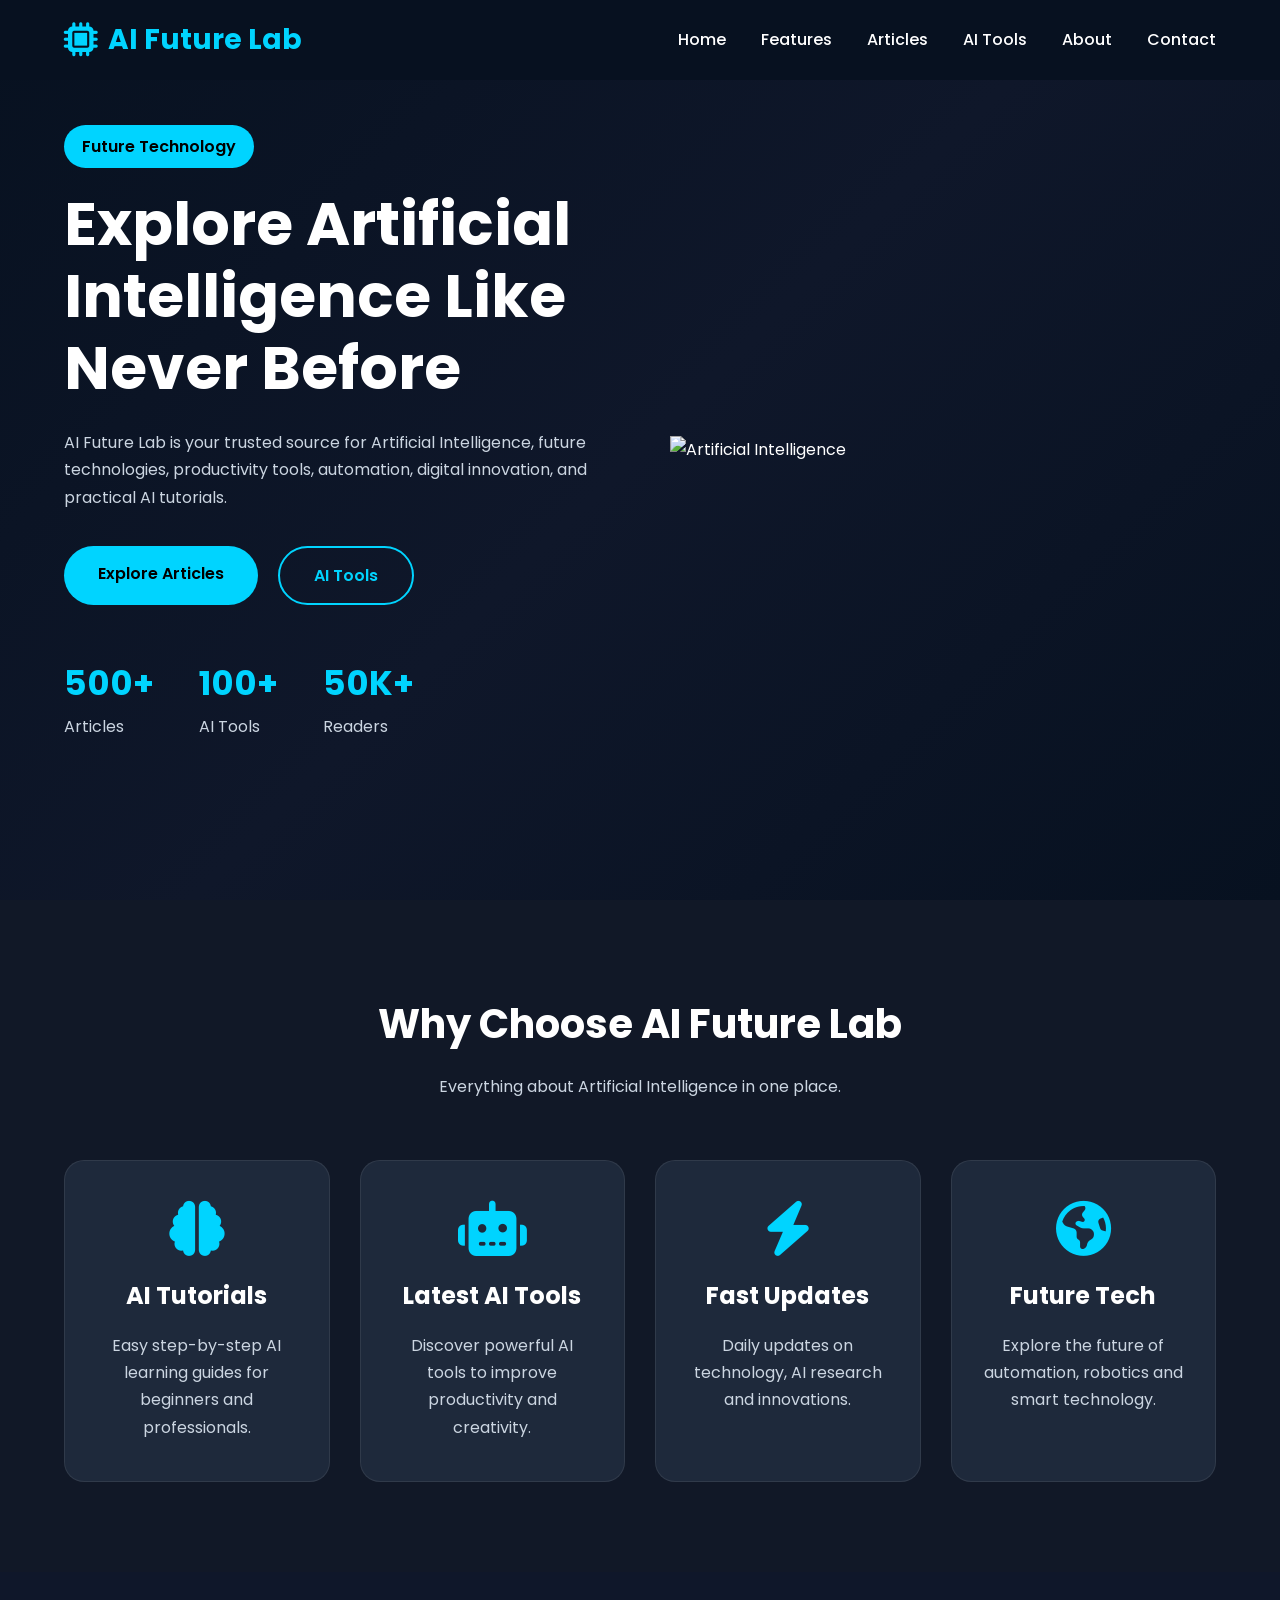
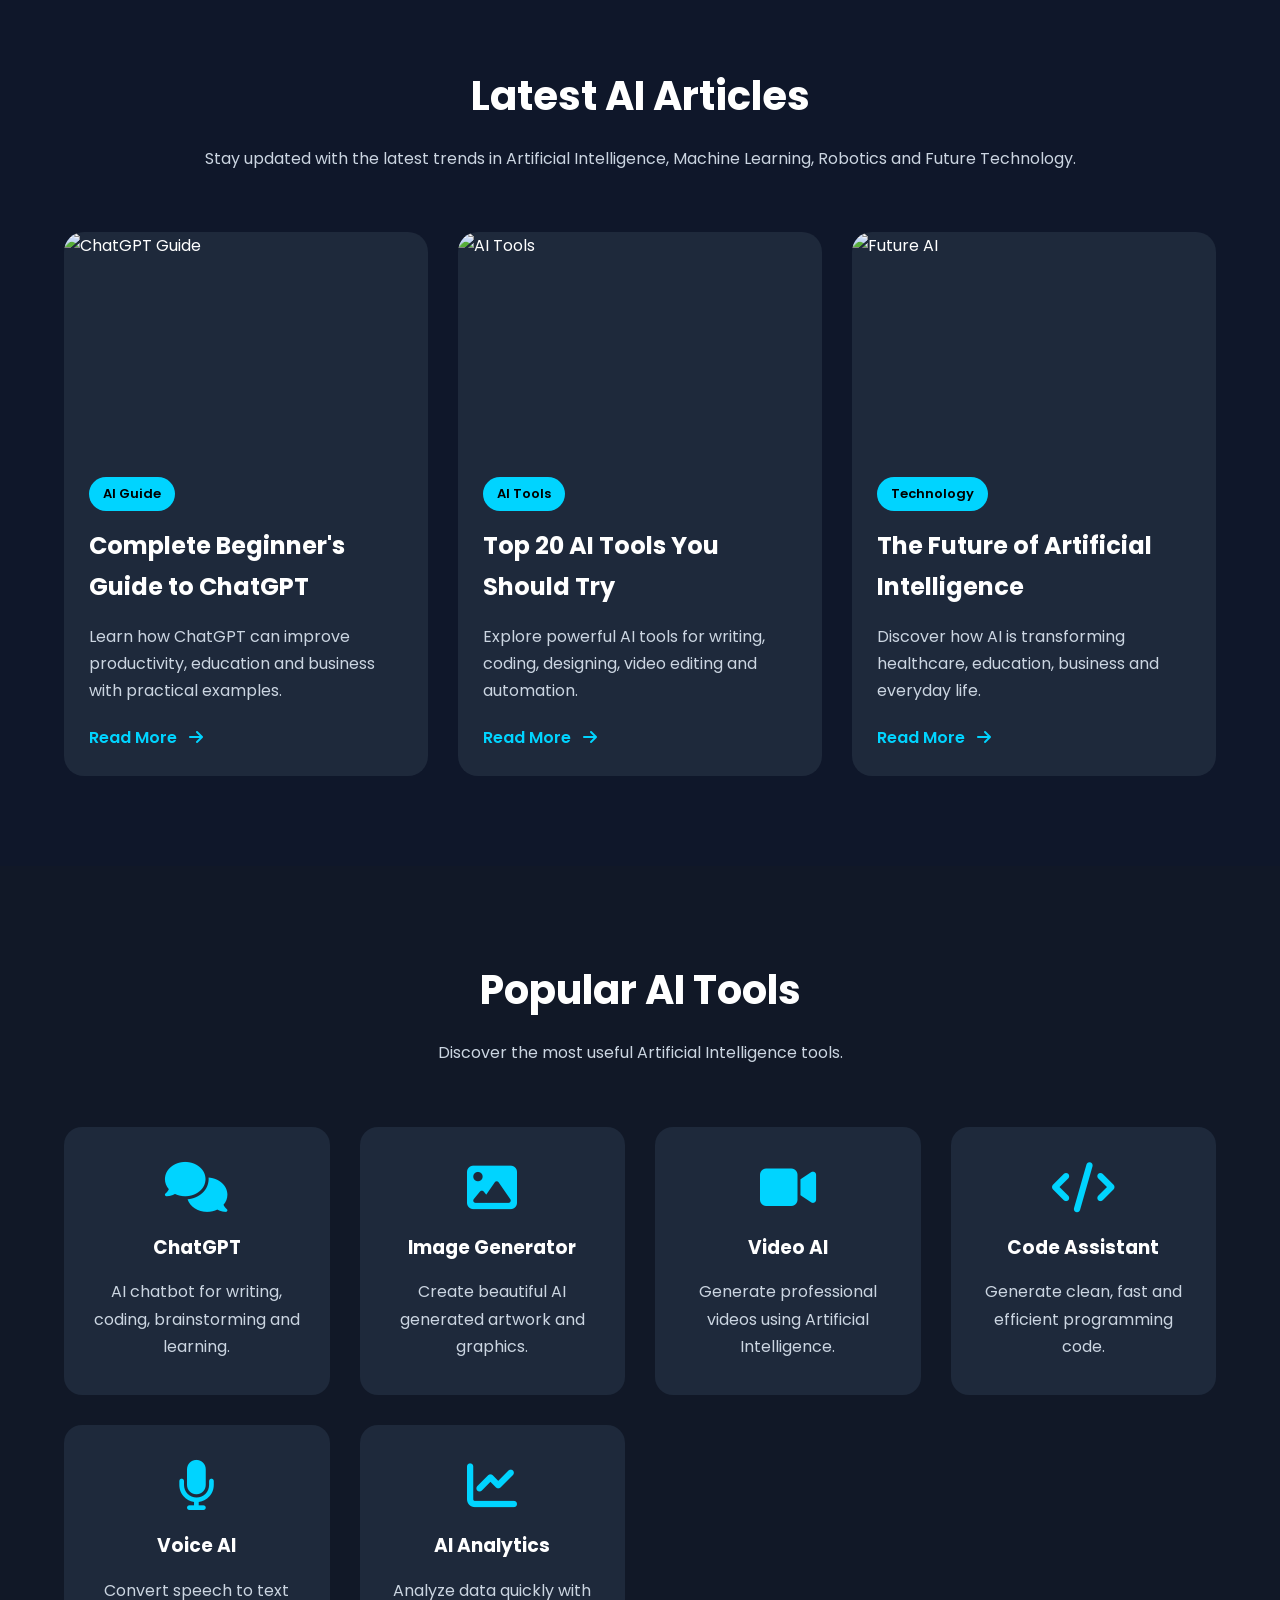
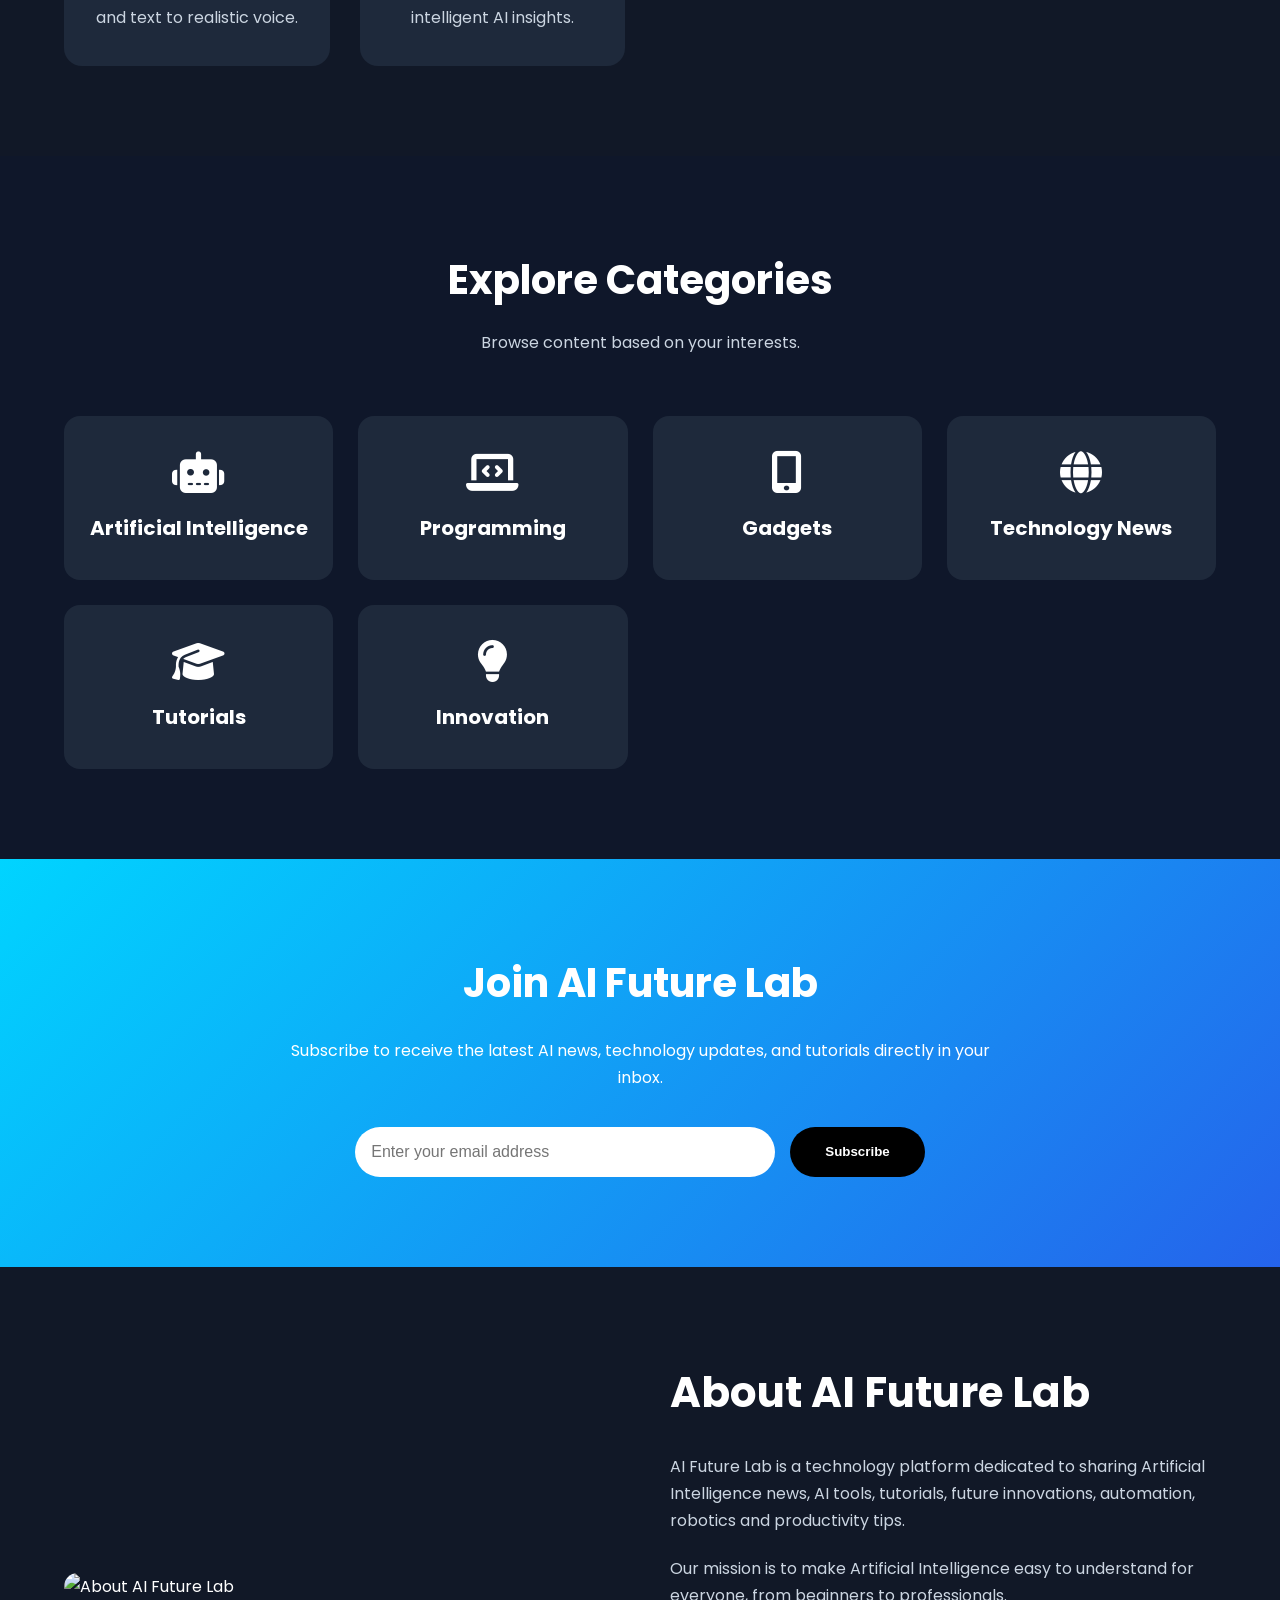
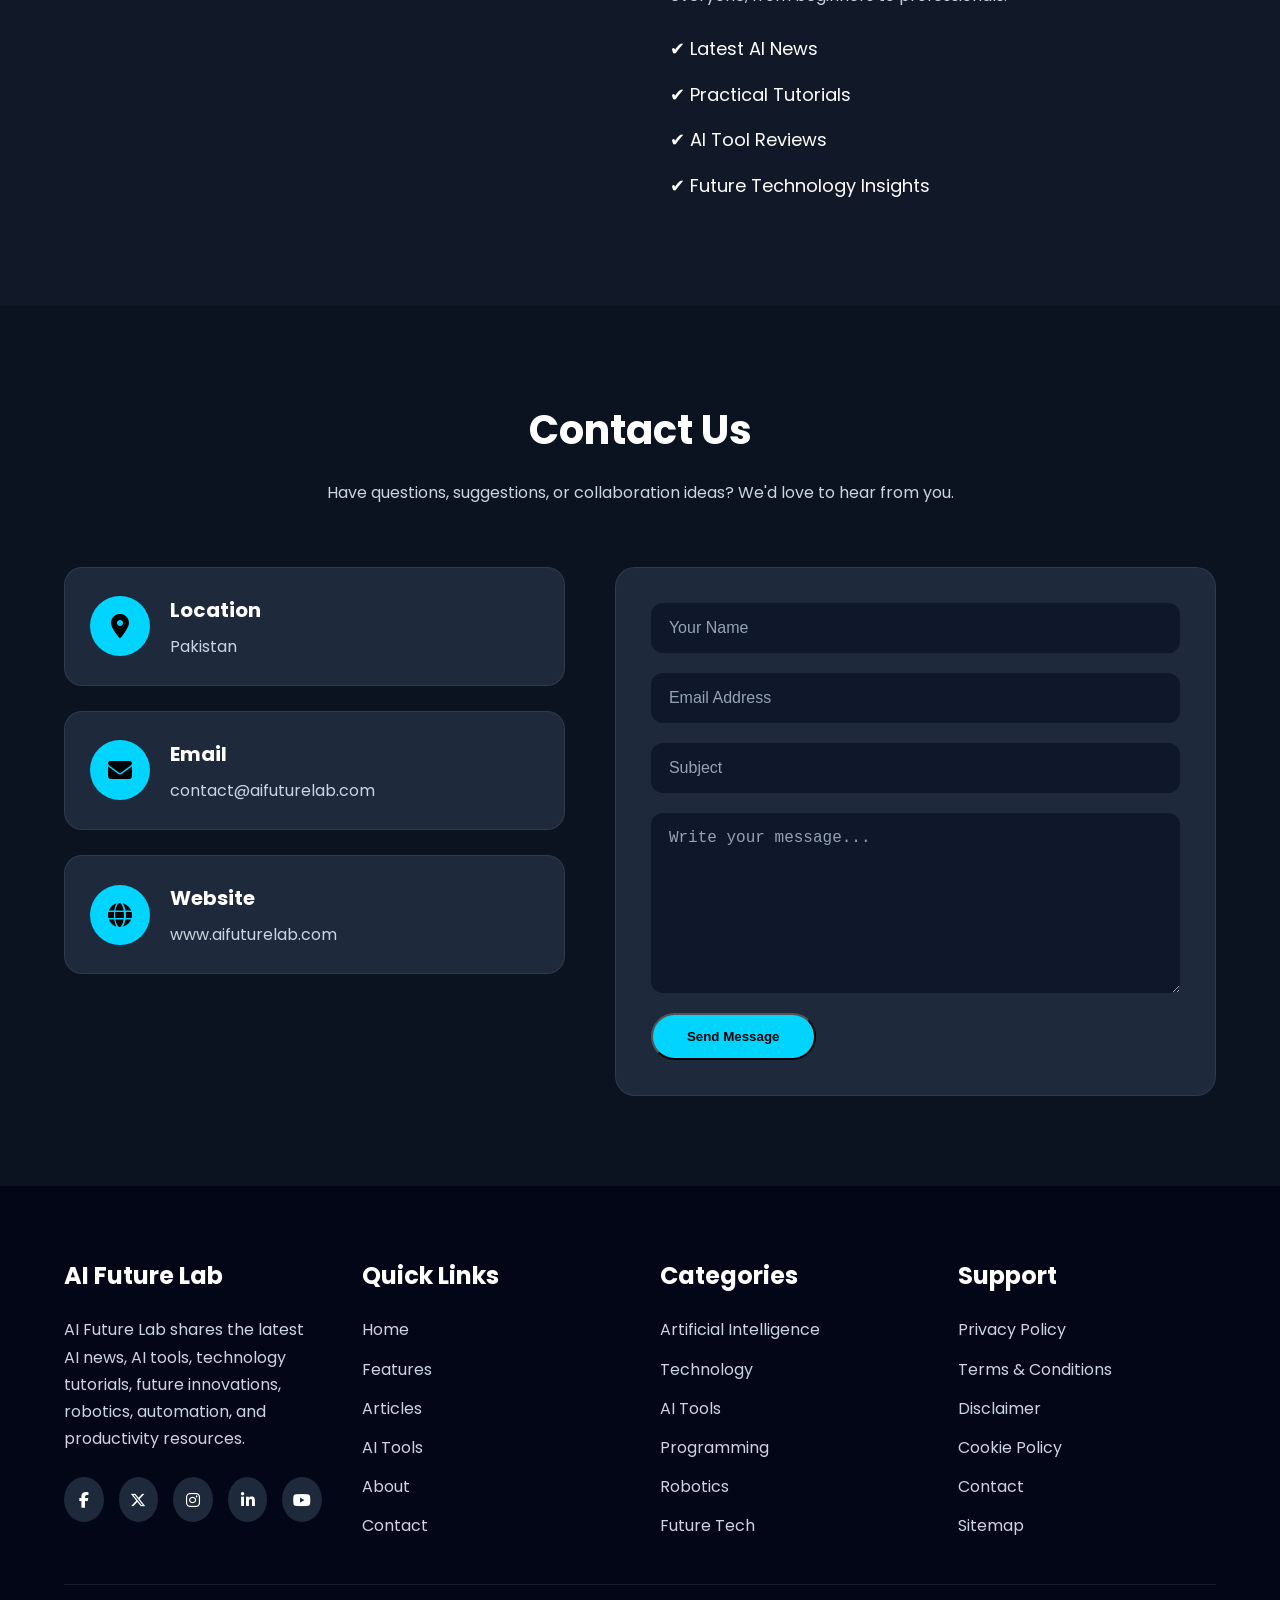
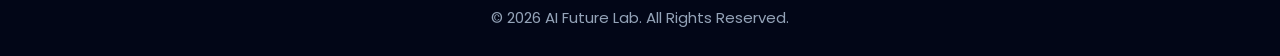
==== index.html @ 2373d36c "Add files via upload" ====
<!DOCTYPE html>
<html lang="en">
<head>
<!-- Favicon -->
<link rel="icon" type="image/png" href="images/favicon.png">

<!-- Mobile App Icon -->
<link rel="apple-touch-icon" href="images/icons/icon-192.png">

<!-- Open Graph -->
<meta property="og:title" content="AI Future Lab">
<meta property="og:description" content="Explore the future of artificial intelligence, technology, gadgets and digital innovation.">
<meta property="og:image" content="images/og-image.jpg">
<meta property="og:type" content="website">

<!-- Twitter Card -->
<meta name="twitter:card" content="summary_large_image">
<meta name="twitter:title" content="AI Future Lab">
<meta name="twitter:description" content="Explore the future of artificial intelligence and digital technology.">
<meta name="twitter:image" content="images/og-image.jpg">
    <meta charset="UTF-8">
    <meta name="viewport" content="width=device-width, initial-scale=1.0">

    <title>AI Future Lab | AI Tools, Technology & Future Innovations</title>

    <meta name="description"
        content="AI Future Lab brings the latest AI tools, technology news, tutorials, productivity tips, and future innovations.">

    <meta name="keywords"
        content="AI Future Lab, Artificial Intelligence, AI Tools, ChatGPT, Technology, Future Tech, Gadgets, Tutorials">

    <meta name="author" content="AI Future Lab">

    <meta property="og:title"
        content="AI Future Lab | Explore Artificial Intelligence">

    <meta property="og:description"
        content="Discover the latest AI tools, news, guides and future technologies.">

    <meta property="og:type" content="website">

    <meta property="og:image" content="images/cover.jpg">

    <meta property="og:url" content="https://yourwebsite.com">

    <link rel="icon" href="images/favicon.png">

    <link rel="stylesheet" href="style.css">

    <link rel="preconnect" href="https://fonts.googleapis.com">

    <link rel="preconnect" href="https://fonts.gstatic.com" crossorigin>

    <link href="https://fonts.googleapis.com/css2?family=Poppins:wght@300;400;500;600;700;800&display=swap" rel="stylesheet">

    <link rel="stylesheet"
        href="https://cdnjs.cloudflare.com/ajax/libs/font-awesome/6.7.1/css/all.min.css">
<!-- PWA Manifest -->
<link rel="manifest" href="manifest.json">

</head>

<body>

<!-- ================= PRELOADER ================= -->

<div id="preloader">

    <div class="loader">

        <div class="loader-circle"></div>

        <h2>AI Future Lab</h2>

    </div>

</div>

<!-- ================= HEADER ================= -->

<header>

<div class="container">

<nav>

<div class="logo">

<i class="fa-solid fa-microchip"></i>

<span>AI Future Lab</span>

</div>

<ul class="nav-links">

<li><a href="#home">Home</a></li>

<li><a href="#features">Features</a></li>

<li><a href="#articles">Articles</a></li>

<li><a href="#tools">AI Tools</a></li>

<li><a href="#about">About</a></li>

<li><a href="#contact">Contact</a></li>

</ul>

<div class="menu-btn">

<i class="fa-solid fa-bars"></i>

</div>

</nav>

</div>

</header>

<!-- ================= HERO ================= -->

<section id="home" class="hero">

<div class="container hero-content">

<div class="hero-text">

<span class="badge">

Future Technology

</span>

<h1>

Explore Artificial Intelligence Like Never Before

</h1>

<p>

AI Future Lab is your trusted source for Artificial Intelligence,
future technologies, productivity tools,
automation, digital innovation,
and practical AI tutorials.

</p>

<div class="hero-buttons">

<a href="#articles" class="btn primary-btn">

Explore Articles

</a>

<a href="#tools" class="btn secondary-btn">

AI Tools

</a>

</div>

<div class="hero-stats">

<div>

<h2>500+</h2>

<p>Articles</p>

</div>

<div>

<h2>100+</h2>

<p>AI Tools</p>

</div>

<div>

<h2>50K+</h2>

<p>Readers</p>

</div>

</div>

</div>

<div class="hero-image">

<img src="images/hero.png" alt="Artificial Intelligence">

</div>

</div>

</section>

<!-- ================= FEATURES ================= -->

<section id="features" class="features">

<div class="container">

<div class="section-title">

<h2>Why Choose AI Future Lab</h2>

<p>

Everything about Artificial Intelligence in one place.

</p>

</div>

<div class="feature-grid">

<div class="feature-box">

<i class="fa-solid fa-brain"></i>

<h3>AI Tutorials</h3>

<p>

Easy step-by-step AI learning guides for beginners and professionals.

</p>

</div>

<div class="feature-box">

<i class="fa-solid fa-robot"></i>

<h3>Latest AI Tools</h3>

<p>

Discover powerful AI tools to improve productivity and creativity.

</p>

</div>

<div class="feature-box">

<i class="fa-solid fa-bolt"></i>

<h3>Fast Updates</h3>

<p>

Daily updates on technology, AI research and innovations.

</p>

</div>

<div class="feature-box">

<i class="fa-solid fa-earth-americas"></i>

<h3>Future Tech</h3>

<p>

Explore the future of automation, robotics and smart technology.

</p>

</div>

</div>

</div>

</section>

<!-- ================= ARTICLES ================= -->

<section id="articles" class="articles">

<div class="container">

<div class="section-title">

<h2>Latest AI Articles</h2>

<p>
Stay updated with the latest trends in Artificial Intelligence,
Machine Learning, Robotics and Future Technology.
</p>

</div>

<div class="article-grid">

<article class="article-card">

<img src="images/article1.jpg" alt="ChatGPT Guide">

<div class="article-content">

<span class="category">AI Guide</span>

<h3>Complete Beginner's Guide to ChatGPT</h3>

<p>

Learn how ChatGPT can improve productivity,
education and business with practical examples.

</p>

<a href="#" class="read-more">

Read More

<i class="fa-solid fa-arrow-right"></i>

</a>

</div>

</article>

<article class="article-card">

<img src="images/article2.jpg" alt="AI Tools">

<div class="article-content">

<span class="category">AI Tools</span>

<h3>Top 20 AI Tools You Should Try</h3>

<p>

Explore powerful AI tools for writing,
coding, designing,
video editing and automation.

</p>

<a href="#" class="read-more">

Read More

<i class="fa-solid fa-arrow-right"></i>

</a>

</div>

</article>

<article class="article-card">

<img src="images/article3.jpg" alt="Future AI">

<div class="article-content">

<span class="category">Technology</span>

<h3>The Future of Artificial Intelligence</h3>

<p>

Discover how AI is transforming healthcare,
education,
business and everyday life.

</p>

<a href="#" class="read-more">

Read More

<i class="fa-solid fa-arrow-right"></i>

</a>

</div>

</article>

</div>

</div>

</section>

<!-- ================= AI TOOLS ================= -->

<section id="tools" class="tools">

<div class="container">

<div class="section-title">

<h2>Popular AI Tools</h2>

<p>

Discover the most useful Artificial Intelligence tools.

</p>

</div>

<div class="tools-grid">

<div class="tool-box">

<i class="fa-solid fa-comments"></i>

<h3>ChatGPT</h3>

<p>

AI chatbot for writing,
coding,
brainstorming and learning.

</p>

</div>

<div class="tool-box">

<i class="fa-solid fa-image"></i>

<h3>Image Generator</h3>

<p>

Create beautiful AI generated artwork and graphics.

</p>

</div>

<div class="tool-box">

<i class="fa-solid fa-video"></i>

<h3>Video AI</h3>

<p>

Generate professional videos using Artificial Intelligence.

</p>

</div>

<div class="tool-box">

<i class="fa-solid fa-code"></i>

<h3>Code Assistant</h3>

<p>

Generate clean,
fast and efficient programming code.

</p>

</div>

<div class="tool-box">

<i class="fa-solid fa-microphone"></i>

<h3>Voice AI</h3>

<p>

Convert speech to text and text to realistic voice.

</p>

</div>

<div class="tool-box">

<i class="fa-solid fa-chart-line"></i>

<h3>AI Analytics</h3>

<p>

Analyze data quickly with intelligent AI insights.

</p>

</div>

</div>

</div>

</section>

<!-- ================= CATEGORIES ================= -->

<section class="categories">

<div class="container">

<div class="section-title">

<h2>Explore Categories</h2>

<p>

Browse content based on your interests.

</p>

</div>

<div class="category-grid">

<a href="#" class="category-card">

<i class="fa-solid fa-robot"></i>

<h4>Artificial Intelligence</h4>

</a>

<a href="#" class="category-card">

<i class="fa-solid fa-laptop-code"></i>

<h4>Programming</h4>

</a>

<a href="#" class="category-card">

<i class="fa-solid fa-mobile-screen-button"></i>

<h4>Gadgets</h4>

</a>

<a href="#" class="category-card">

<i class="fa-solid fa-globe"></i>

<h4>Technology News</h4>

</a>

<a href="#" class="category-card">

<i class="fa-solid fa-graduation-cap"></i>

<h4>Tutorials</h4>

</a>

<a href="#" class="category-card">

<i class="fa-solid fa-lightbulb"></i>

<h4>Innovation</h4>

</a>

</div>

</div>

</section>

<!-- ================= NEWSLETTER ================= -->

<section class="newsletter">

<div class="container newsletter-box">

<h2>

Join AI Future Lab

</h2>

<p>

Subscribe to receive the latest AI news,
technology updates,
and tutorials directly in your inbox.

</p>

<form>

<input
type="email"
placeholder="Enter your email address"
required>

<button type="submit">

Subscribe

</button>

</form>

</div>

</section>

<!-- ================= ABOUT ================= -->

<section id="about" class="about">

<div class="container about-grid">

<div class="about-image">

<img src="images/about.jpg" alt="About AI Future Lab">

</div>

<div class="about-content">

<h2>

About AI Future Lab

</h2>

<p>

AI Future Lab is a technology platform dedicated to sharing
Artificial Intelligence news,
AI tools,
tutorials,
future innovations,
automation,
robotics and productivity tips.

</p>

<p>

Our mission is to make Artificial Intelligence easy to understand
for everyone,
from beginners to professionals.

</p>

<ul>

<li>✔ Latest AI News</li>

<li>✔ Practical Tutorials</li>

<li>✔ AI Tool Reviews</li>

<li>✔ Future Technology Insights</li>

</ul>

</div>

</div>

</section>

<!-- ================= CONTACT ================= -->

<section id="contact" class="contact">

<div class="container">

<div class="section-title">

<h2>Contact Us</h2>

<p>

Have questions, suggestions, or collaboration ideas?
We'd love to hear from you.

</p>

</div>

<div class="contact-grid">

<div class="contact-info">

<div class="info-box">

<i class="fa-solid fa-location-dot"></i>

<div>

<h4>Location</h4>

<p>Pakistan</p>

</div>

</div>

<div class="info-box">

<i class="fa-solid fa-envelope"></i>

<div>

<h4>Email</h4>

<p>contact@aifuturelab.com</p>

</div>

</div>

<div class="info-box">

<i class="fa-solid fa-globe"></i>

<div>

<h4>Website</h4>

<p>www.aifuturelab.com</p>

</div>

</div>

</div>

<div class="contact-form">

<form>

<input type="text" placeholder="Your Name" required>

<input type="email" placeholder="Email Address" required>

<input type="text" placeholder="Subject" required>

<textarea rows="6" placeholder="Write your message..." required></textarea>

<button type="submit" class="btn primary-btn">

Send Message

</button>

</form>

</div>

</div>

</div>

</section>

<!-- ================= FOOTER ================= -->

<footer>

<div class="container">

<div class="footer-grid">

<div class="footer-about">

<h3>AI Future Lab</h3>

<p>

AI Future Lab shares the latest AI news,
AI tools,
technology tutorials,
future innovations,
robotics,
automation,
and productivity resources.

</p>

<div class="social-links">

<a href="#"><i class="fab fa-facebook-f"></i></a>

<a href="#"><i class="fab fa-x-twitter"></i></a>

<a href="#"><i class="fab fa-instagram"></i></a>

<a href="#"><i class="fab fa-linkedin-in"></i></a>

<a href="#"><i class="fab fa-youtube"></i></a>

</div>

</div>

<div class="footer-links">

<h3>Quick Links</h3>

<ul>

<li><a href="#home">Home</a></li>

<li><a href="#features">Features</a></li>

<li><a href="#articles">Articles</a></li>

<li><a href="#tools">AI Tools</a></li>

<li><a href="#about">About</a></li>

<li><a href="#contact">Contact</a></li>

</ul>

</div>

<div class="footer-links">

<h3>Categories</h3>

<ul>

<li><a href="#">Artificial Intelligence</a></li>

<li><a href="#">Technology</a></li>

<li><a href="#">AI Tools</a></li>

<li><a href="#">Programming</a></li>

<li><a href="#">Robotics</a></li>

<li><a href="#">Future Tech</a></li>

</ul>

</div>

<div class="footer-links">

<h3>Support</h3>

<ul>

<li><a href="#">Privacy Policy</a></li>

<li><a href="#">Terms & Conditions</a></li>

<li><a href="#">Disclaimer</a></li>

<li><a href="#">Cookie Policy</a></li>

<li><a href="#">Contact</a></li>

<li><a href="#">Sitemap</a></li>

</ul>

</div>

</div>

<hr>

<div class="footer-bottom">

<p>

© <span id="year"></span> AI Future Lab. All Rights Reserved.

</p>

</div>

</div>

</footer>

<!-- ================= BACK TO TOP ================= -->

<button id="backToTop">

<i class="fa-solid fa-arrow-up"></i>

</button>

<!-- ================= JAVASCRIPT ================= -->

<script src="script.js"></script>

</body>
</html>
---- style.css ----
/* Google Font */

@import url('https://fonts.googleapis.com/css2?family=Poppins:wght@300;400;500;600;700;800&display=swap');

/* Reset */

*{
    margin:0;
    padding:0;
    box-sizing:border-box;
}

html{
    scroll-behavior:smooth;
}

body{

    font-family:'Poppins',sans-serif;

    background:#0f172a;

    color:#ffffff;

    line-height:1.7;

    overflow-x:hidden;

}

/* Scrollbar */

::-webkit-scrollbar{

    width:10px;

}

::-webkit-scrollbar-track{

    background:#111827;

}

::-webkit-scrollbar-thumb{

    background:#00d4ff;

    border-radius:20px;

}

/* Common */

.container{

    width:90%;

    max-width:1200px;

    margin:auto;

}

section{

    padding:90px 0;

}

img{

    max-width:100%;

    display:block;

}

a{

    text-decoration:none;

}

ul{

    list-style:none;

}

.section-title{

    text-align:center;

    margin-bottom:60px;

}

.section-title h2{

    font-size:40px;

    margin-bottom:15px;

}

.section-title p{

    color:#cbd5e1;

}

/* Buttons */

.btn{

    display:inline-block;

    padding:14px 34px;

    border-radius:50px;

    transition:.4s;

    font-weight:600;

}

.primary-btn{

    background:#00d4ff;

    color:#000;

}

.primary-btn:hover{

    background:#fff;

}

.secondary-btn{

    border:2px solid #00d4ff;

    color:#00d4ff;

}

.secondary-btn:hover{

    background:#00d4ff;

    color:#000;

}

/* ===========================
Preloader
=========================== */

#preloader{

    position:fixed;

    width:100%;

    height:100%;

    background:#020617;

    display:flex;

    justify-content:center;

    align-items:center;

    z-index:99999;

}

.loader{

    text-align:center;

}

.loader-circle{

    width:80px;

    height:80px;

    border:8px solid rgba(255,255,255,.2);

    border-top:8px solid #00d4ff;

    border-radius:50%;

    animation:spin 1s linear infinite;

    margin:auto;

}

.loader h2{

    margin-top:20px;

    color:#00d4ff;

}

@keyframes spin{

    100%{

        transform:rotate(360deg);

    }

}

/* ===========================
Header
=========================== */

header{

    position:fixed;

    width:100%;

    top:0;

    left:0;

    background:#071120;

    z-index:999;

    box-shadow:0 5px 20px rgba(0,0,0,.3);

}

nav{

    display:flex;

    justify-content:space-between;

    align-items:center;

    height:80px;

}

.logo{

    display:flex;

    align-items:center;

    gap:10px;

    font-size:28px;

    font-weight:700;

    color:#00d4ff;

}

.logo i{

    font-size:34px;

}

.nav-links{

    display:flex;

    gap:35px;

}

.nav-links a{

    color:#fff;

    transition:.3s;

    font-weight:500;

}

.nav-links a:hover{

    color:#00d4ff;

}

.menu-btn{

    display:none;

    font-size:28px;

    cursor:pointer;

}

/* ===========================
Hero
=========================== */

.hero{

    min-height:100vh;

    display:flex;

    align-items:center;

    background:linear-gradient(135deg,#071120,#0f172a,#071120);

}

.hero-content{

    display:grid;

    grid-template-columns:1fr 1fr;

    gap:60px;

    align-items:center;

}

.badge{

    display:inline-block;

    background:#00d4ff;

    color:#000;

    padding:8px 18px;

    border-radius:30px;

    margin-bottom:20px;

    font-weight:600;

}

.hero-text h1{

    font-size:60px;

    line-height:1.2;

    margin-bottom:25px;

}

.hero-text p{

    color:#cbd5e1;

    margin-bottom:35px;

}

.hero-buttons{

    display:flex;

    gap:20px;

    margin-bottom:50px;

}

.hero-stats{

    display:flex;

    gap:45px;

}

.hero-stats h2{

    color:#00d4ff;

    font-size:34px;

}

.hero-image{

    animation:floatImage 4s ease-in-out infinite;

}

@keyframes floatImage{

    0%{

        transform:translateY(0);

    }

    50%{

        transform:translateY(-20px);

    }

    100%{

        transform:translateY(0);

    }

}

/*=========================================
Features
Articles
Tools
Categories
Newsletter
About
=========================================*/

/* ================= FEATURES ================= */

.features{
    background:#111827;
}

.feature-grid{
    display:grid;
    grid-template-columns:repeat(auto-fit,minmax(250px,1fr));
    gap:30px;
}

.feature-box{
    background:#1e293b;
    padding:40px 30px;
    border-radius:20px;
    text-align:center;
    transition:.4s;
    border:1px solid rgba(255,255,255,.08);
}

.feature-box:hover{
    transform:translateY(-10px);
    box-shadow:0 15px 35px rgba(0,212,255,.20);
}

.feature-box i{
    font-size:55px;
    color:#00d4ff;
    margin-bottom:20px;
}

.feature-box h3{
    margin-bottom:15px;
    font-size:24px;
}

.feature-box p{
    color:#cbd5e1;
}

/* ================= ARTICLES ================= */

.articles{
    background:#0f172a;
}

.article-grid{
    display:grid;
    grid-template-columns:repeat(auto-fit,minmax(320px,1fr));
    gap:30px;
}

.article-card{
    background:#1e293b;
    overflow:hidden;
    border-radius:20px;
    transition:.4s;
}

.article-card:hover{
    transform:translateY(-10px);
    box-shadow:0 15px 35px rgba(0,212,255,.18);
}

.article-card img{
    width:100%;
    height:220px;
    object-fit:cover;
}

.article-content{
    padding:25px;
}

.category{
    display:inline-block;
    background:#00d4ff;
    color:#000;
    padding:6px 14px;
    border-radius:30px;
    font-size:13px;
    font-weight:600;
    margin-bottom:15px;
}

.article-content h3{
    margin-bottom:15px;
    font-size:24px;
}

.article-content p{
    color:#cbd5e1;
    margin-bottom:20px;
}

.read-more{
    color:#00d4ff;
    font-weight:600;
}

.read-more i{
    margin-left:8px;
}

/* ================= AI TOOLS ================= */

.tools{
    background:#111827;
}

.tools-grid{
    display:grid;
    grid-template-columns:repeat(auto-fit,minmax(250px,1fr));
    gap:30px;
}

.tool-box{
    background:#1e293b;
    text-align:center;
    padding:35px 25px;
    border-radius:18px;
    transition:.4s;
}

.tool-box:hover{
    transform:translateY(-10px);
    box-shadow:0 12px 30px rgba(0,212,255,.18);
}

.tool-box i{
    font-size:50px;
    color:#00d4ff;
    margin-bottom:20px;
}

.tool-box h3{
    margin-bottom:15px;
}

.tool-box p{
    color:#cbd5e1;
}

/* ================= CATEGORIES ================= */

.categories{
    background:#0f172a;
}

.category-grid{
    display:grid;
    grid-template-columns:repeat(auto-fit,minmax(220px,1fr));
    gap:25px;
}

.category-card{
    background:#1e293b;
    padding:35px 20px;
    border-radius:16px;
    text-align:center;
    transition:.4s;
    color:#fff;
}

.category-card:hover{
    transform:translateY(-8px);
    background:#00d4ff;
    color:#000;
}

.category-card i{
    font-size:42px;
    margin-bottom:18px;
}

.category-card h4{
    font-size:20px;
}

/* ================= NEWSLETTER ================= */

.newsletter{
    background:linear-gradient(135deg,#00d4ff,#2563eb);
    color:#fff;
}

.newsletter-box{
    text-align:center;
}

.newsletter h2{
    font-size:40px;
    margin-bottom:20px;
}

.newsletter p{
    max-width:700px;
    margin:auto;
    margin-bottom:35px;
}

.newsletter form{
    display:flex;
    justify-content:center;
    gap:15px;
    flex-wrap:wrap;
}

.newsletter input{
    width:420px;
    max-width:100%;
    padding:16px;
    border:none;
    border-radius:50px;
    outline:none;
    font-size:16px;
}

.newsletter button{
    padding:16px 35px;
    border:none;
    border-radius:50px;
    cursor:pointer;
    background:#000;
    color:#fff;
    font-weight:600;
    transition:.3s;
}

.newsletter button:hover{
    background:#111827;
}

/* ================= ABOUT ================= */

.about{
    background:#111827;
}

.about-grid{
    display:grid;
    grid-template-columns:1fr 1fr;
    gap:60px;
    align-items:center;
}

.about-image img{
    border-radius:20px;
}

.about-content h2{
    font-size:42px;
    margin-bottom:25px;
}

.about-content p{
    color:#cbd5e1;
    margin-bottom:20px;
}

.about-content ul{
    margin-top:25px;
}

.about-content ul li{
    margin-bottom:15px;
    font-size:18px;
}
/*=========================================
CONTACT
FOOTER
BACK TO TOP
=========================================*/

/* ================= CONTACT ================= */

.contact{
    background:#0b1220;
}

.contact-grid{
    display:grid;
    grid-template-columns:1fr 1.2fr;
    gap:50px;
    align-items:start;
}

.contact-info{
    display:flex;
    flex-direction:column;
    gap:25px;
}

.info-box{
    display:flex;
    align-items:center;
    gap:20px;
    background:#1e293b;
    padding:25px;
    border-radius:18px;
    transition:.3s;
    border:1px solid rgba(255,255,255,.08);
}

.info-box:hover{
    transform:translateY(-5px);
    box-shadow:0 10px 25px rgba(0,212,255,.18);
}

.info-box i{
    width:60px;
    height:60px;
    border-radius:50%;
    display:flex;
    align-items:center;
    justify-content:center;
    background:#00d4ff;
    color:#000;
    font-size:24px;
}

.info-box h4{
    margin-bottom:6px;
    font-size:20px;
}

.info-box p{
    color:#cbd5e1;
}

.contact-form{
    background:#1e293b;
    padding:35px;
    border-radius:20px;
    border:1px solid rgba(255,255,255,.08);
}

.contact-form form{
    display:flex;
    flex-direction:column;
    gap:20px;
}

.contact-form input,
.contact-form textarea{

    width:100%;
    padding:16px 18px;
    border:none;
    outline:none;
    border-radius:12px;
    background:#0f172a;
    color:#fff;
    font-size:16px;
}

.contact-form input::placeholder,
.contact-form textarea::placeholder{

    color:#94a3b8;
}

.contact-form textarea{

    resize:vertical;
    min-height:180px;
}

.contact-form button{

    align-self:flex-start;
}

/* ================= FOOTER ================= */

footer{

    background:#020617;
    padding:70px 0 25px;
}

.footer-grid{

    display:grid;
    grid-template-columns:repeat(auto-fit,minmax(220px,1fr));
    gap:40px;
}

.footer-about h3,
.footer-links h3{

    margin-bottom:20px;
    font-size:24px;
}

.footer-about p{

    color:#cbd5e1;
    margin-bottom:25px;
}

.footer-links ul{

    display:flex;
    flex-direction:column;
    gap:12px;
}

.footer-links a{

    color:#cbd5e1;
    transition:.3s;
}

.footer-links a:hover{

    color:#00d4ff;
    padding-left:6px;
}

/* ================= SOCIAL ================= */

.social-links{

    display:flex;
    gap:15px;
    margin-top:20px;
}

.social-links a{

    width:45px;
    height:45px;
    border-radius:50%;
    display:flex;
    align-items:center;
    justify-content:center;
    background:#1e293b;
    color:#fff;
    transition:.3s;
}

.social-links a:hover{

    background:#00d4ff;
    color:#000;
    transform:translateY(-5px);
}

/* ================= FOOTER BOTTOM ================= */

footer hr{

    border:none;
    height:1px;
    background:rgba(255,255,255,.08);
    margin:45px 0 20px;
}

.footer-bottom{

    text-align:center;
}

.footer-bottom p{

    color:#94a3b8;
    font-size:15px;
}

/* ================= BACK TO TOP ================= */

#backToTop{

    position:fixed;
    right:25px;
    bottom:25px;

    width:55px;
    height:55px;

    border:none;
    border-radius:50%;

    background:#00d4ff;
    color:#000;

    font-size:20px;
    cursor:pointer;

    display:none;

    transition:.3s;

    z-index:999;
}

#backToTop:hover{

    transform:translateY(-5px);
    background:#ffffff;
}
/*==================================================
RESPONSIVE DESIGN
FINAL CSS
==================================================*/

/* ===========================
Tablet
=========================== */

@media (max-width:991px){

.hero-content{

grid-template-columns:1fr;

text-align:center;

}

.hero-buttons{

justify-content:center;

}

.hero-stats{

justify-content:center;

flex-wrap:wrap;

}

.about-grid{

grid-template-columns:1fr;

}

.contact-grid{

grid-template-columns:1fr;

}

.nav-links{

position:fixed;

top:80px;

right:-100%;

width:280px;

height:calc(100vh - 80px);

background:#071120;

flex-direction:column;

padding:40px 30px;

gap:25px;

transition:.4s;

}

.nav-links.active{

right:0;

}

.menu-btn{

display:block;

}

.hero-text h1{

font-size:46px;

}

.section-title h2{

font-size:34px;

}

.newsletter h2{

font-size:34px;

}

}

/* ===========================
Mobile
=========================== */

@media (max-width:768px){

section{

padding:70px 0;

}

.container{

width:92%;

}

.hero{

padding-top:120px;

}

.hero-text h1{

font-size:38px;

}

.hero-buttons{

flex-direction:column;

align-items:center;

}

.hero-stats{

gap:25px;

}

.hero-stats h2{

font-size:28px;

}

.section-title h2{

font-size:30px;

}

.about-content h2{

font-size:32px;

}

.newsletter input{

width:100%;

}

.newsletter button{

width:100%;

}

.footer-grid{

gap:35px;

}

.contact-form{

padding:25px;

}

}

/* ===========================
Small Mobile
=========================== */

@media (max-width:576px){

.logo{

font-size:22px;

}

.logo i{

font-size:28px;

}

.hero-text h1{

font-size:32px;

}

.badge{

font-size:14px;

}

.btn{

width:100%;

text-align:center;

}

.feature-box{

padding:30px 20px;

}

.tool-box{

padding:30px 20px;

}

.article-content h3{

font-size:22px;

}

.about-content h2{

font-size:28px;

}

.section-title h2{

font-size:28px;

}

.social-links{

justify-content:center;

}

.footer-bottom p{

font-size:14px;

}

}

/* ===========================
Fade Animation
=========================== */

.fade-up{

opacity:0;

transform:translateY(40px);

transition:all .8s ease;

}

.fade-up.show{

opacity:1;

transform:translateY(0);

}

/* ===========================
Utility
=========================== */

.text-center{

text-align:center;

}

.mt-20{

margin-top:20px;

}

.mt-30{

margin-top:30px;

}

.mt-40{

margin-top:40px;

}

.mb-20{

margin-bottom:20px;

}

.mb-30{

margin-bottom:30px;

}

.mb-40{

margin-bottom:40px;

}

/* ===========================
END OF STYLE.CSS
=========================== */
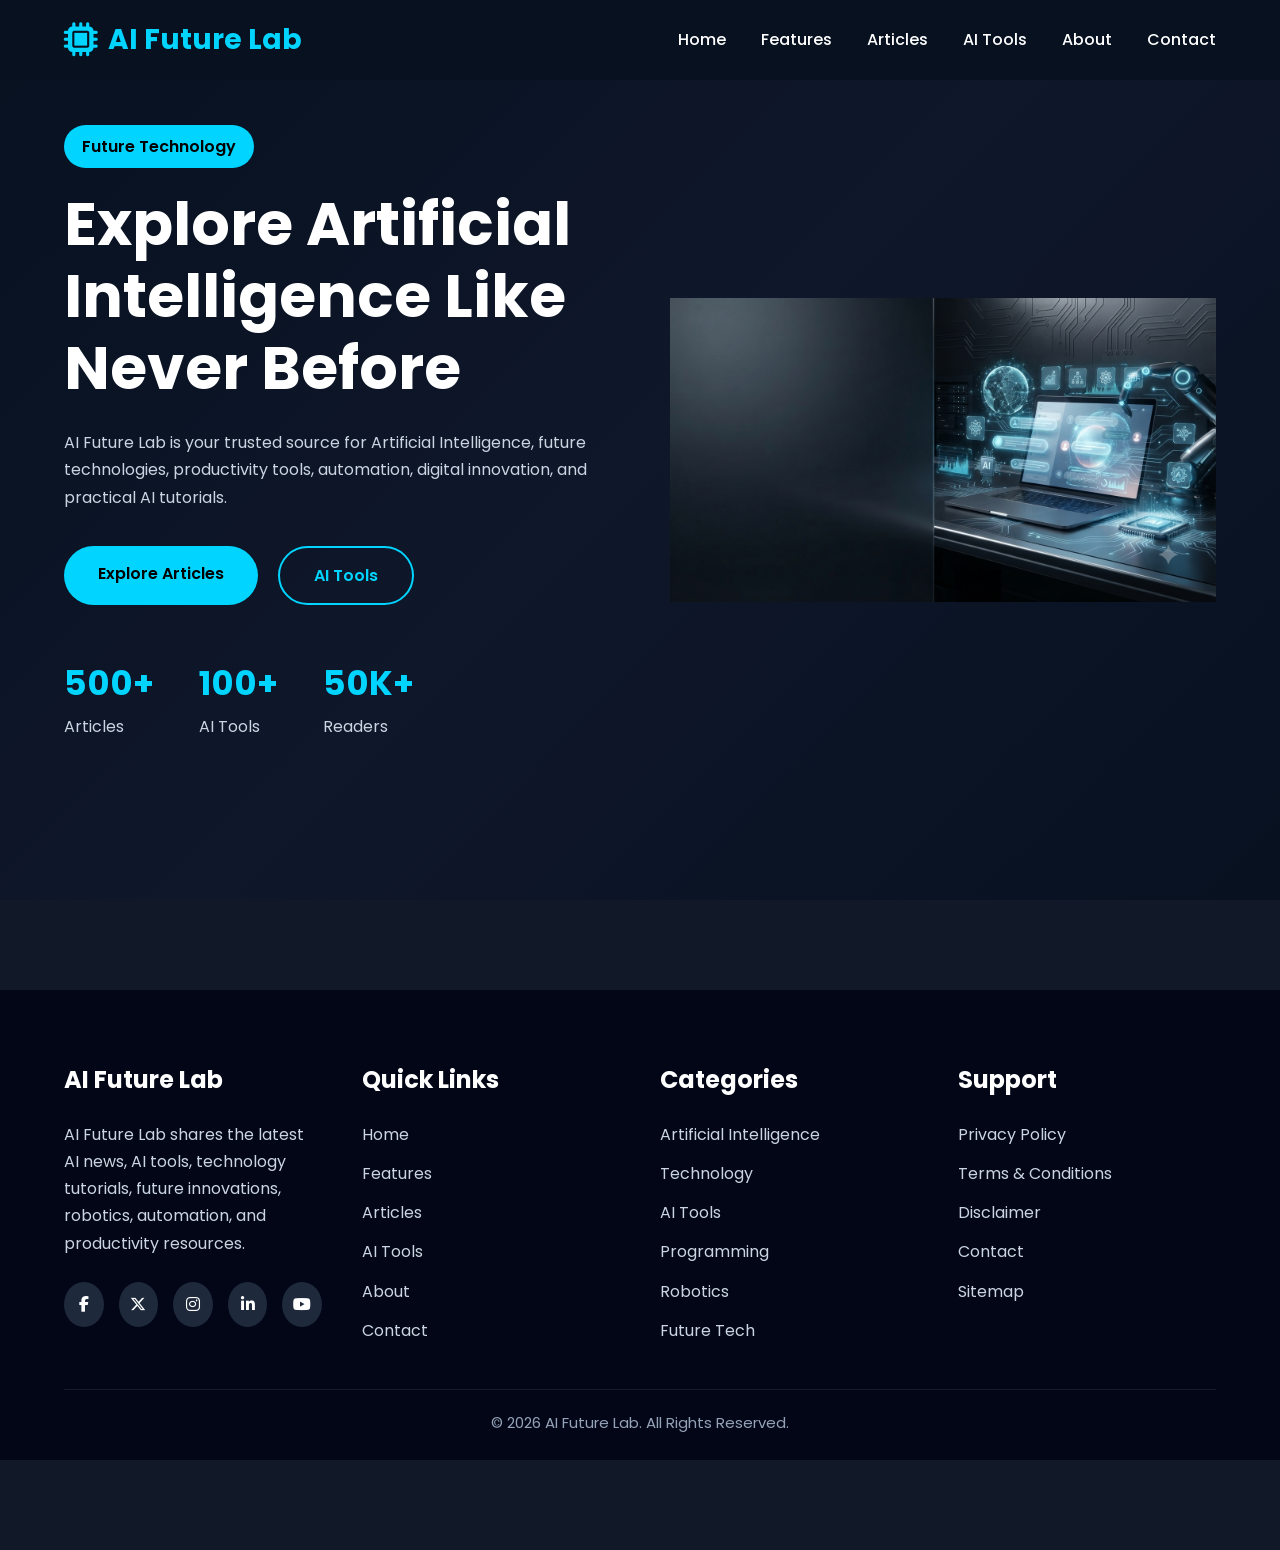
==== commit ad23f2a2: "Update index.html" ====
--- a/index.html
+++ b/index.html
@@ -1,63 +1,68 @@
 <!DOCTYPE html>
 <html lang="en">
+
 <head>
+
+<meta charset="UTF-8">
+<meta name="viewport" content="width=device-width, initial-scale=1.0">
+
+<title>AI Future Lab | AI Tools, Technology & Future Innovations</title>
+
+<meta name="description" content="AI Future Lab brings the latest AI tools, technology news, tutorials, productivity tips, and future innovations.">
+
+<meta name="keywords" content="AI Future Lab, Artificial Intelligence, AI Tools, ChatGPT, Technology, Future Tech, Gadgets, Tutorials">
+
+<meta name="author" content="AI Future Lab">
+
+<meta name="robots" content="index, follow">
+
+<link rel="canonical" href="https://stream-x87.github.io/aifutureleb/">
+
+<!-- Open Graph -->
+
+<meta property="og:title" content="AI Future Lab | AI Tools, Technology & Future Innovations">
+
+<meta property="og:description" content="Explore the future of Artificial Intelligence, AI tools, technology news, tutorials and digital innovation.">
+
+<meta property="og:image" content="https://stream-x87.github.io/aifutureleb/images/og-image.jpg">
+
+<meta property="og:url" content="https://stream-x87.github.io/aifutureleb/">
+
+<meta property="og:type" content="website">
+
+<meta property="og:site_name" content="AI Future Lab">
+
+<!-- Twitter Card -->
+
+<meta name="twitter:card" content="summary_large_image">
+
+<meta name="twitter:title" content="AI Future Lab">
+
+<meta name="twitter:description" content="Explore the future of Artificial Intelligence and digital technology.">
+
+<meta name="twitter:image" content="https://stream-x87.github.io/aifutureleb/images/og-image.jpg">
+
 <!-- Favicon -->
+
 <link rel="icon" type="image/png" href="images/favicon.png">
 
-<!-- Mobile App Icon -->
 <link rel="apple-touch-icon" href="images/icons/icon-192.png">
 
-<!-- Open Graph -->
-<meta property="og:title" content="AI Future Lab">
-<meta property="og:description" content="Explore the future of artificial intelligence, technology, gadgets and digital innovation.">
-<meta property="og:image" content="images/og-image.jpg">
-<meta property="og:type" content="website">
-
-<!-- Twitter Card -->
-<meta name="twitter:card" content="summary_large_image">
-<meta name="twitter:title" content="AI Future Lab">
-<meta name="twitter:description" content="Explore the future of artificial intelligence and digital technology.">
-<meta name="twitter:image" content="images/og-image.jpg">
-    <meta charset="UTF-8">
-    <meta name="viewport" content="width=device-width, initial-scale=1.0">
-
-    <title>AI Future Lab | AI Tools, Technology & Future Innovations</title>
-
-    <meta name="description"
-        content="AI Future Lab brings the latest AI tools, technology news, tutorials, productivity tips, and future innovations.">
-
-    <meta name="keywords"
-        content="AI Future Lab, Artificial Intelligence, AI Tools, ChatGPT, Technology, Future Tech, Gadgets, Tutorials">
-
-    <meta name="author" content="AI Future Lab">
-
-    <meta property="og:title"
-        content="AI Future Lab | Explore Artificial Intelligence">
-
-    <meta property="og:description"
-        content="Discover the latest AI tools, news, guides and future technologies.">
-
-    <meta property="og:type" content="website">
-
-    <meta property="og:image" content="images/cover.jpg">
-
-    <meta property="og:url" content="https://yourwebsite.com">
-
-    <link rel="icon" href="images/favicon.png">
-
-    <link rel="stylesheet" href="style.css">
-
-    <link rel="preconnect" href="https://fonts.googleapis.com">
-
-    <link rel="preconnect" href="https://fonts.gstatic.com" crossorigin>
-
-    <link href="https://fonts.googleapis.com/css2?family=Poppins:wght@300;400;500;600;700;800&display=swap" rel="stylesheet">
-
-    <link rel="stylesheet"
-        href="https://cdnjs.cloudflare.com/ajax/libs/font-awesome/6.7.1/css/all.min.css">
 <!-- PWA Manifest -->
+
 <link rel="manifest" href="manifest.json">
 
+<link rel="stylesheet" href="style.css">
+
+<link rel="preconnect" href="https://fonts.googleapis.com">
+
+<link rel="preconnect" href="https://fonts.gstatic.com" crossorigin>
+
+<link href="https://fonts.googleapis.com/css2?family=Poppins:wght@300;400;500;600;700;800&display=swap" rel="stylesheet">
+
+<link rel="stylesheet"
+href="https://cdnjs.cloudflare.com/ajax/libs/font-awesome/6.7.1/css/all.min.css">
+
 </head>
 
 <body>
@@ -66,18 +71,17 @@
 
 <div id="preloader">
 
-    <div class="loader">
-
-        <div class="loader-circle"></div>
-
-        <h2>AI Future Lab</h2>
-
-    </div>
+<div class="loader">
+
+<div class="loader-circle"></div>
+
+<h2>AI Future Lab</h2>
+
+</div>
 
 </div>
 
 <!-- ================= HEADER ================= -->
-
 <header>
 
 <div class="container">
@@ -102,9 +106,9 @@
 
 <li><a href="#tools">AI Tools</a></li>
 
-<li><a href="#about">About</a></li>
-
-<li><a href="#contact">Contact</a></li>
+<li><a href="about.html">About</a></li>
+
+<li><a href="contact.html">Contact</a></li>
 
 </ul>
 
@@ -143,8 +147,10 @@
 <p>
 
 AI Future Lab is your trusted source for Artificial Intelligence,
-future technologies, productivity tools,
-automation, digital innovation,
+future technologies,
+productivity tools,
+automation,
+digital innovation,
 and practical AI tutorials.
 
 </p>
@@ -208,578 +214,6 @@
 <!-- ================= FEATURES ================= -->
 
 <section id="features" class="features">
-
-<div class="container">
-
-<div class="section-title">
-
-<h2>Why Choose AI Future Lab</h2>
-
-<p>
-
-Everything about Artificial Intelligence in one place.
-
-</p>
-
-</div>
-
-<div class="feature-grid">
-
-<div class="feature-box">
-
-<i class="fa-solid fa-brain"></i>
-
-<h3>AI Tutorials</h3>
-
-<p>
-
-Easy step-by-step AI learning guides for beginners and professionals.
-
-</p>
-
-</div>
-
-<div class="feature-box">
-
-<i class="fa-solid fa-robot"></i>
-
-<h3>Latest AI Tools</h3>
-
-<p>
-
-Discover powerful AI tools to improve productivity and creativity.
-
-</p>
-
-</div>
-
-<div class="feature-box">
-
-<i class="fa-solid fa-bolt"></i>
-
-<h3>Fast Updates</h3>
-
-<p>
-
-Daily updates on technology, AI research and innovations.
-
-</p>
-
-</div>
-
-<div class="feature-box">
-
-<i class="fa-solid fa-earth-americas"></i>
-
-<h3>Future Tech</h3>
-
-<p>
-
-Explore the future of automation, robotics and smart technology.
-
-</p>
-
-</div>
-
-</div>
-
-</div>
-
-</section>
-
-<!-- ================= ARTICLES ================= -->
-
-<section id="articles" class="articles">
-
-<div class="container">
-
-<div class="section-title">
-
-<h2>Latest AI Articles</h2>
-
-<p>
-Stay updated with the latest trends in Artificial Intelligence,
-Machine Learning, Robotics and Future Technology.
-</p>
-
-</div>
-
-<div class="article-grid">
-
-<article class="article-card">
-
-<img src="images/article1.jpg" alt="ChatGPT Guide">
-
-<div class="article-content">
-
-<span class="category">AI Guide</span>
-
-<h3>Complete Beginner's Guide to ChatGPT</h3>
-
-<p>
-
-Learn how ChatGPT can improve productivity,
-education and business with practical examples.
-
-</p>
-
-<a href="#" class="read-more">
-
-Read More
-
-<i class="fa-solid fa-arrow-right"></i>
-
-</a>
-
-</div>
-
-</article>
-
-<article class="article-card">
-
-<img src="images/article2.jpg" alt="AI Tools">
-
-<div class="article-content">
-
-<span class="category">AI Tools</span>
-
-<h3>Top 20 AI Tools You Should Try</h3>
-
-<p>
-
-Explore powerful AI tools for writing,
-coding, designing,
-video editing and automation.
-
-</p>
-
-<a href="#" class="read-more">
-
-Read More
-
-<i class="fa-solid fa-arrow-right"></i>
-
-</a>
-
-</div>
-
-</article>
-
-<article class="article-card">
-
-<img src="images/article3.jpg" alt="Future AI">
-
-<div class="article-content">
-
-<span class="category">Technology</span>
-
-<h3>The Future of Artificial Intelligence</h3>
-
-<p>
-
-Discover how AI is transforming healthcare,
-education,
-business and everyday life.
-
-</p>
-
-<a href="#" class="read-more">
-
-Read More
-
-<i class="fa-solid fa-arrow-right"></i>
-
-</a>
-
-</div>
-
-</article>
-
-</div>
-
-</div>
-
-</section>
-
-<!-- ================= AI TOOLS ================= -->
-
-<section id="tools" class="tools">
-
-<div class="container">
-
-<div class="section-title">
-
-<h2>Popular AI Tools</h2>
-
-<p>
-
-Discover the most useful Artificial Intelligence tools.
-
-</p>
-
-</div>
-
-<div class="tools-grid">
-
-<div class="tool-box">
-
-<i class="fa-solid fa-comments"></i>
-
-<h3>ChatGPT</h3>
-
-<p>
-
-AI chatbot for writing,
-coding,
-brainstorming and learning.
-
-</p>
-
-</div>
-
-<div class="tool-box">
-
-<i class="fa-solid fa-image"></i>
-
-<h3>Image Generator</h3>
-
-<p>
-
-Create beautiful AI generated artwork and graphics.
-
-</p>
-
-</div>
-
-<div class="tool-box">
-
-<i class="fa-solid fa-video"></i>
-
-<h3>Video AI</h3>
-
-<p>
-
-Generate professional videos using Artificial Intelligence.
-
-</p>
-
-</div>
-
-<div class="tool-box">
-
-<i class="fa-solid fa-code"></i>
-
-<h3>Code Assistant</h3>
-
-<p>
-
-Generate clean,
-fast and efficient programming code.
-
-</p>
-
-</div>
-
-<div class="tool-box">
-
-<i class="fa-solid fa-microphone"></i>
-
-<h3>Voice AI</h3>
-
-<p>
-
-Convert speech to text and text to realistic voice.
-
-</p>
-
-</div>
-
-<div class="tool-box">
-
-<i class="fa-solid fa-chart-line"></i>
-
-<h3>AI Analytics</h3>
-
-<p>
-
-Analyze data quickly with intelligent AI insights.
-
-</p>
-
-</div>
-
-</div>
-
-</div>
-
-</section>
-
-<!-- ================= CATEGORIES ================= -->
-
-<section class="categories">
-
-<div class="container">
-
-<div class="section-title">
-
-<h2>Explore Categories</h2>
-
-<p>
-
-Browse content based on your interests.
-
-</p>
-
-</div>
-
-<div class="category-grid">
-
-<a href="#" class="category-card">
-
-<i class="fa-solid fa-robot"></i>
-
-<h4>Artificial Intelligence</h4>
-
-</a>
-
-<a href="#" class="category-card">
-
-<i class="fa-solid fa-laptop-code"></i>
-
-<h4>Programming</h4>
-
-</a>
-
-<a href="#" class="category-card">
-
-<i class="fa-solid fa-mobile-screen-button"></i>
-
-<h4>Gadgets</h4>
-
-</a>
-
-<a href="#" class="category-card">
-
-<i class="fa-solid fa-globe"></i>
-
-<h4>Technology News</h4>
-
-</a>
-
-<a href="#" class="category-card">
-
-<i class="fa-solid fa-graduation-cap"></i>
-
-<h4>Tutorials</h4>
-
-</a>
-
-<a href="#" class="category-card">
-
-<i class="fa-solid fa-lightbulb"></i>
-
-<h4>Innovation</h4>
-
-</a>
-
-</div>
-
-</div>
-
-</section>
-
-<!-- ================= NEWSLETTER ================= -->
-
-<section class="newsletter">
-
-<div class="container newsletter-box">
-
-<h2>
-
-Join AI Future Lab
-
-</h2>
-
-<p>
-
-Subscribe to receive the latest AI news,
-technology updates,
-and tutorials directly in your inbox.
-
-</p>
-
-<form>
-
-<input
-type="email"
-placeholder="Enter your email address"
-required>
-
-<button type="submit">
-
-Subscribe
-
-</button>
-
-</form>
-
-</div>
-
-</section>
-
-<!-- ================= ABOUT ================= -->
-
-<section id="about" class="about">
-
-<div class="container about-grid">
-
-<div class="about-image">
-
-<img src="images/about.jpg" alt="About AI Future Lab">
-
-</div>
-
-<div class="about-content">
-
-<h2>
-
-About AI Future Lab
-
-</h2>
-
-<p>
-
-AI Future Lab is a technology platform dedicated to sharing
-Artificial Intelligence news,
-AI tools,
-tutorials,
-future innovations,
-automation,
-robotics and productivity tips.
-
-</p>
-
-<p>
-
-Our mission is to make Artificial Intelligence easy to understand
-for everyone,
-from beginners to professionals.
-
-</p>
-
-<ul>
-
-<li>✔ Latest AI News</li>
-
-<li>✔ Practical Tutorials</li>
-
-<li>✔ AI Tool Reviews</li>
-
-<li>✔ Future Technology Insights</li>
-
-</ul>
-
-</div>
-
-</div>
-
-</section>
-
-<!-- ================= CONTACT ================= -->
-
-<section id="contact" class="contact">
-
-<div class="container">
-
-<div class="section-title">
-
-<h2>Contact Us</h2>
-
-<p>
-
-Have questions, suggestions, or collaboration ideas?
-We'd love to hear from you.
-
-</p>
-
-</div>
-
-<div class="contact-grid">
-
-<div class="contact-info">
-
-<div class="info-box">
-
-<i class="fa-solid fa-location-dot"></i>
-
-<div>
-
-<h4>Location</h4>
-
-<p>Pakistan</p>
-
-</div>
-
-</div>
-
-<div class="info-box">
-
-<i class="fa-solid fa-envelope"></i>
-
-<div>
-
-<h4>Email</h4>
-
-<p>contact@aifuturelab.com</p>
-
-</div>
-
-</div>
-
-<div class="info-box">
-
-<i class="fa-solid fa-globe"></i>
-
-<div>
-
-<h4>Website</h4>
-
-<p>www.aifuturelab.com</p>
-
-</div>
-
-</div>
-
-</div>
-
-<div class="contact-form">
-
-<form>
-
-<input type="text" placeholder="Your Name" required>
-
-<input type="email" placeholder="Email Address" required>
-
-<input type="text" placeholder="Subject" required>
-
-<textarea rows="6" placeholder="Write your message..." required></textarea>
-
-<button type="submit" class="btn primary-btn">
-
-Send Message
-
-</button>
-
-</form>
-
-</div>
-
-</div>
-
-</div>
-
-</section>
-
 <!-- ================= FOOTER ================= -->
 
 <footer>
@@ -826,7 +260,7 @@
 
 <ul>
 
-<li><a href="#home">Home</a></li>
+<li><a href="index.html">Home</a></li>
 
 <li><a href="#features">Features</a></li>
 
@@ -834,9 +268,9 @@
 
 <li><a href="#tools">AI Tools</a></li>
 
-<li><a href="#about">About</a></li>
-
-<li><a href="#contact">Contact</a></li>
+<li><a href="about.html">About</a></li>
+
+<li><a href="contact.html">Contact</a></li>
 
 </ul>
 
@@ -870,17 +304,15 @@
 
 <ul>
 
-<li><a href="#">Privacy Policy</a></li>
-
-<li><a href="#">Terms & Conditions</a></li>
-
-<li><a href="#">Disclaimer</a></li>
-
-<li><a href="#">Cookie Policy</a></li>
-
-<li><a href="#">Contact</a></li>
-
-<li><a href="#">Sitemap</a></li>
+<li><a href="privacy.html">Privacy Policy</a></li>
+
+<li><a href="terms.html">Terms & Conditions</a></li>
+
+<li><a href="disclaimer.html">Disclaimer</a></li>
+
+<li><a href="contact.html">Contact</a></li>
+
+<li><a href="sitemap.xml">Sitemap</a></li>
 
 </ul>
 
@@ -917,4 +349,5 @@
 <script src="script.js"></script>
 
 </body>
-</html>+
+</html>
